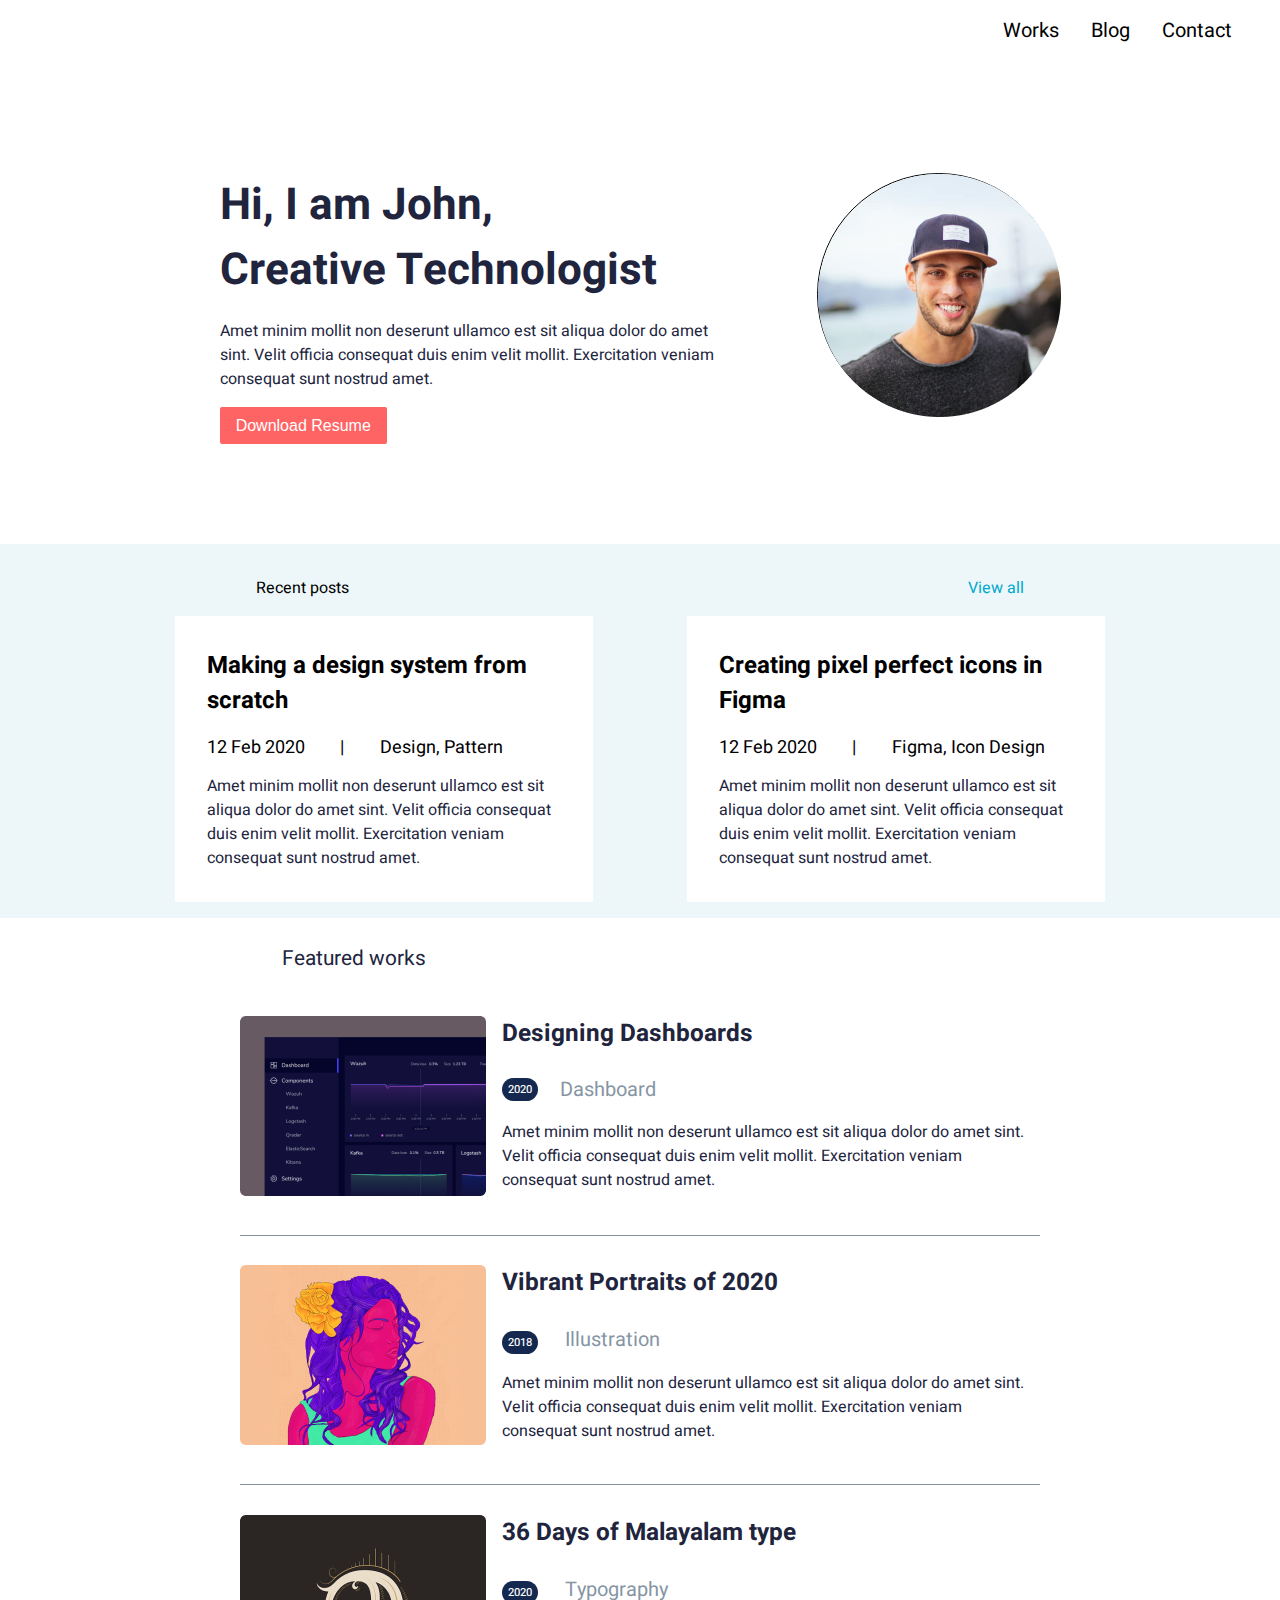
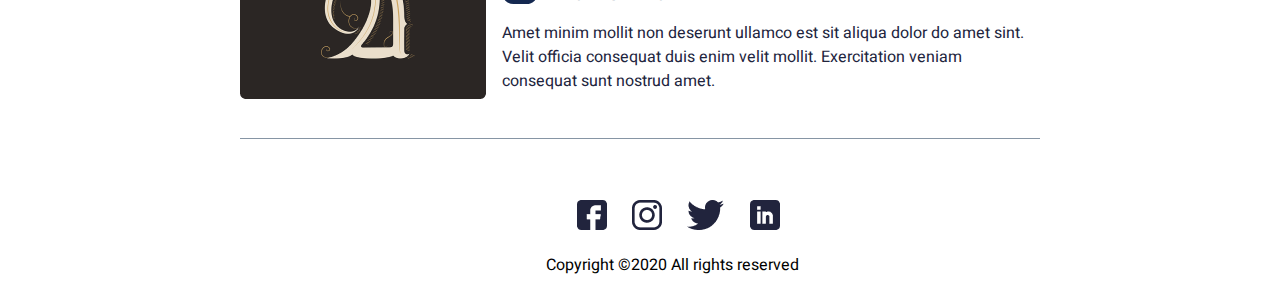
==== index.html @ 40753599 "Portfolio-design" ====
<!DOCTYPE html>
<html lang="en">
  <head>
    <meta charset="UTF-8" />
    <meta http-equiv="X-UA-Compatible" content="IE=edge" />
    <meta name="viewport" content="width=device-width, initial-scale=1.0" />
    <title>Porfolio UI</title>
    <link rel="stylesheet" href="style.css" />
    <!-- Font family -->
    <link rel="preconnect" href="https://fonts.googleapis.com" />
    <link rel="preconnect" href="https://fonts.gstatic.com" crossorigin />
    <link
      href="https://fonts.googleapis.com/css2?family=Heebo:wght@100;200;300;400;500&display=swap"
      rel="stylesheet"
    />
  </head>
  <body>
    <!-- Navbar section -->
    <header>
      <ul>
        <li><a href="#Works">Works</a></li>
        <li><a href="#Blog">Blog</a></li>
        <li><a href="#Contact">Contact</a></li>
      </ul>
      <div class="toggle">
            <img src="./images/menu.svg" alt="" class="toggle-btn">
      </div>
    </header>

    <!-- Hero section -->
    <div class="hero-section">
      <div class="textWrapper">
        <h1>
          Hi, I am John, <br />
          Creative Technologist
        </h1>
        <p>
          Amet minim mollit non deserunt ullamco est sit aliqua dolor do amet
          sint. Velit officia consequat duis enim velit mollit. Exercitation
          veniam consequat sunt nostrud amet.
        </p>
        <button>Download Resume</button>
      </div>

      <div class="profile-img">
        <img src="./images/profile.png" alt="" />
      </div>
    </div>

    <!-- Recent Post Section -->
    <section class="post-container">
      <div class="recentPostAndview">
        <p>Recent posts</p>
        <a href="#">View all</a>
      </div>
      <div class="posts">
        <div class="post">
          <h2>Making a design system from scratch</h2>
          <div class="dataAndTech">
            <span>12 Feb 2020</span> | <span>Design, Pattern</span>
          </div>
          <p>
            Amet minim mollit non deserunt ullamco est sit aliqua dolor do amet
            sint. Velit officia consequat duis enim velit mollit. Exercitation
            veniam consequat sunt nostrud amet.
          </p>
        </div>

        <div class="post">
          <h2>Creating pixel perfect icons in Figma</h2>
          <div class="dataAndTech">
            <span class="date">12 Feb 2020</span> |
            <span class="tech">Figma, Icon Design</span>
          </div>
          <p>
            Amet minim mollit non deserunt ullamco est sit aliqua dolor do amet
            sint. Velit officia consequat duis enim velit mollit. Exercitation
            veniam consequat sunt nostrud amet.
          </p>
        </div>
      </div>
    </section>

    <!-- Featured works -->
    <div class="FeaturedWorks" id="Works">
      <p class="featuredHeading">Featured works</p>

      <div class="works">
        <div class="work">
          <div class="work-img">
            <img src="./images/image1.png" alt="" />
          </div>
          <div class="featuredText">
            <h3>Designing Dashboards</h3>
            <div class="yearAndType">
                <span class="year">2020</span> <span>Dashboard</span>
            </div>
            <p>
              Amet minim mollit non deserunt ullamco est sit aliqua dolor do
              amet sint. Velit officia consequat duis enim velit mollit.
              Exercitation veniam consequat sunt nostrud amet.
            </p>
          </div>
        </div>

         <div class="work">
            <div class="work-img">
              <img src="./images/image2.png" alt="" />
            </div>
            <div class="featuredText">
              <h3>Vibrant Portraits of 2020</h3>
              <div><span class="year">2018</span> <span>Illustration</span></div>
              <p>
                Amet minim mollit non deserunt ullamco est sit aliqua dolor do
                amet sint. Velit officia consequat duis enim velit mollit.
                Exercitation veniam consequat sunt nostrud amet.
              </p>
            </div>
          </div> 

         <div class="work">
            <div class="work-img">
              <img src="./images/image3.png" alt="" />
            </div>
            <div class="featuredText">
              <h3>36 Days of Malayalam type</h3>
              <div><span class="year">2020</span> <span>Typography</span></div>
              <p>
                Amet minim mollit non deserunt ullamco est sit aliqua dolor do
                amet sint. Velit officia consequat duis enim velit mollit.
                Exercitation veniam consequat sunt nostrud amet.
              </p>
            </div>
          </div>
      </div>
    </div>

    <!-- Footer -->
    <footer>
        <ul class="social-media">
            <li><a href=""><img src="./images/fb.png" alt=""></a></li>
            <li><a href=""><img src="./images/insta.png" alt=""></a></li>
            <li><a href=""><img src="./images/twitter.png" alt=""></a></li>
            <li><a href=""><img src="./images/Linkedin.png" alt=""></a></li>
        </ul>

        <span class="copyright">Copyright ©2020 All rights reserved</span>
    </footer>
  </body>
</html>
---- style.css ----
* {
  margin: 0;
  padding: 0;
  box-sizing: border-box;
}
body {
  width: 100vw;
  height: 100%;
  font-family: "Heebo", sans-serif;
  font-size: 16px;
  background: #fff;
}
li {
  list-style-type: none;
}
a {
  text-decoration: none;
}
header {
  margin: 1rem;
}
header ul {
  display: flex;
  justify-content: flex-end;
}
header ul li a {
  margin-right: 2rem;
  color: #000;
  font-size: 1.25rem;
  font-style: normal;
  font-weight: 400;
  line-height: normal;
}
.toggle{
    display: none;
}
/* hero-section */

.hero-section {
  /* border: 1px solid black; */
  display: flex;
  justify-content: space-evenly;
  margin: 6rem;
  padding: 2rem;
}

.textWrapper {
  width: 31.625rem;
  height: 6.5625rem;
  color: #21243d;
}
.textWrapper h1 {
  font-size: 2.75rem;
}
.textWrapper p {
  font-size: 1rem;
  font-weight: 400;
  margin-top: 1rem;
}
.textWrapper button {
  border-radius: 0.125rem;
  background: rgba(255, 100, 100, 1);
  color: #fff;
  font-size: 1rem;
  font-weight: 400;
  padding: 0.6rem 1rem;
  border: none;
  margin-top: 1rem;
}
.profile-img {
  border: 1px solid black;
  width: 15.1875rem;
  height: 15.1875rem;
  border-radius: 15.1875rem;
}

/* Recent Post */
.post-container {
  padding: 1rem 8rem;
  background: rgba(237, 247, 250, 1);
}
.recentPostAndview {
  display: flex;
  justify-content: space-between;
  padding: 1rem 8rem;
}
.recentPostAndview a {
  color: #00a8cc;
}
.posts {
  display: flex;
  justify-content: space-around;
}
.post {
  width: 26.125rem;
  background: #fff;
  padding: 2rem;
}
.post h2 {
  margin-bottom: 1rem;
}
.dataAndTech {
  display: flex;
  justify-content: flex-start;
  gap: 10%;
  margin-bottom: 0.8rem;
  font-weight: 400;
  font-size: 1.125rem;
}
.post p {
  color: #21243d;
  font-size: 1rem;
  font-weight: 400;
}
/* Featured Works */
.FeaturedWorks {
  color: #21243d;
  font-size: 1.3rem;
  font-weight: 400;
}
.FeaturedWorks .featuredHeading {
  margin-left: 22%;
  margin-top: 2%;
  margin-bottom: 2%;
  font-size: 1.3rem;

}
.FeaturedWorks p {
  margin-top: 1rem;
  color: #21243d;
  font-size: 1rem;
  font-weight: 400;
}
.works {
  display: flex;
  flex-direction: column;
  align-items: center;
  padding: 1rem 9rem;
}
.work {
  display: flex;
  gap: 2%;
  width: 50rem;
  padding-bottom: 3%;
  margin-bottom: 3%;
  border-bottom: 1px solid #8695A4;
}

.featuredText .year {
  border-radius: 1rem;
  background: #142850;
  color: #fff;
  font-size: 0.7rem;
  padding: 3px 6px;
  font-weight: 500;
}
.yearAndType{
    display: flex;
    align-items: center;
}

.featuredText span:last-of-type{
    margin-left: 4%;
    color: #8695A4;
    font-size: 1.25rem;
}
.featuredText h3{
    margin-bottom: 1.5rem;
}

/* Footer */

footer{
    display: flex;
    justify-content: center;
    align-items: center;
    flex-direction: column;
    padding: 1rem;
}

footer .social-media{
    display: flex;
    gap: 20%;
}

.copyright{
    margin-top: 1rem;
    margin-left: 4rem;
}
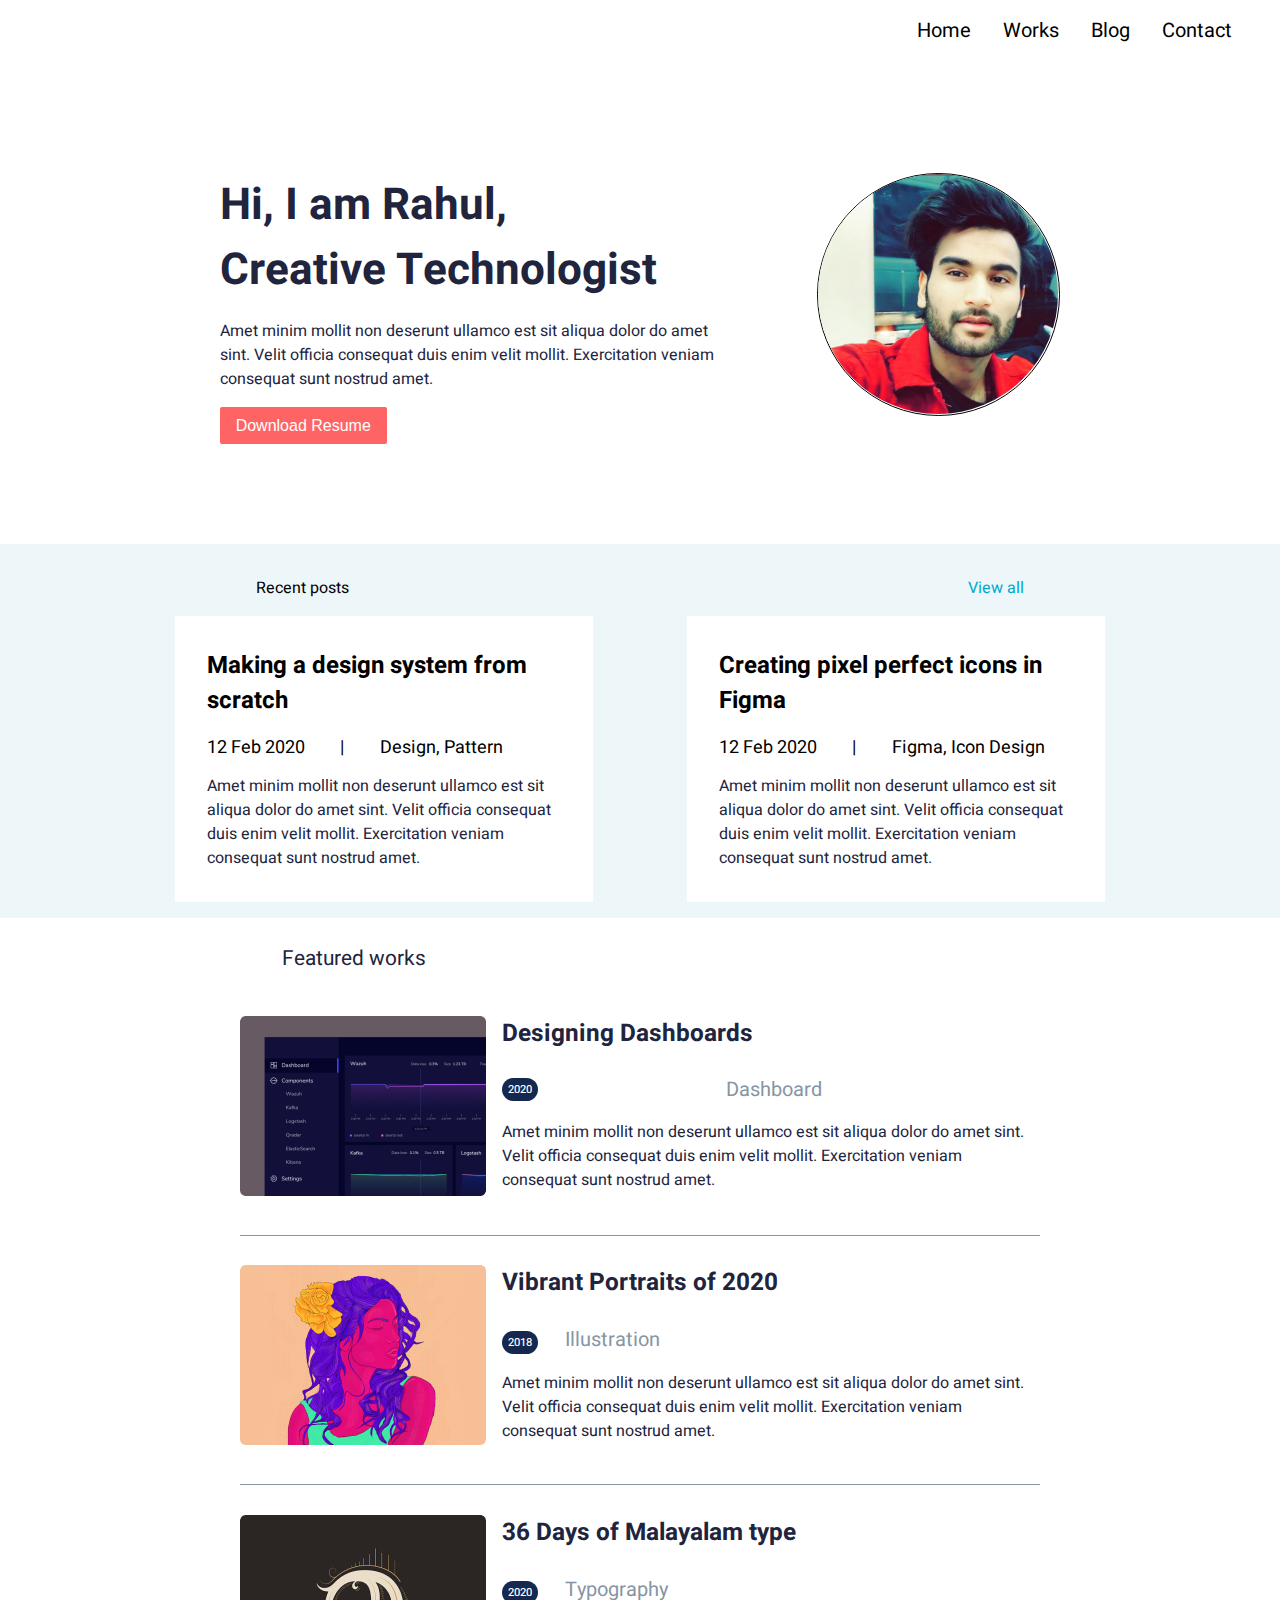
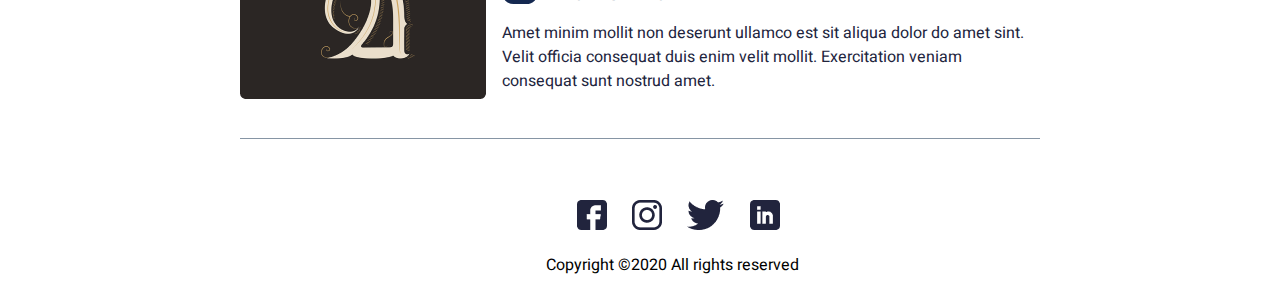
==== commit 016007ba: "update profile" ====
--- a/index.html
+++ b/index.html
@@ -6,21 +6,15 @@
     <meta name="viewport" content="width=device-width, initial-scale=1.0" />
     <title>Porfolio UI</title>
     <link rel="stylesheet" href="style.css" />
-    <!-- Font family -->
-    <link rel="preconnect" href="https://fonts.googleapis.com" />
-    <link rel="preconnect" href="https://fonts.gstatic.com" crossorigin />
-    <link
-      href="https://fonts.googleapis.com/css2?family=Heebo:wght@100;200;300;400;500&display=swap"
-      rel="stylesheet"
-    />
   </head>
   <body>
     <!-- Navbar section -->
     <header>
       <ul>
-        <li><a href="#Works">Works</a></li>
-        <li><a href="#Blog">Blog</a></li>
-        <li><a href="#Contact">Contact</a></li>
+        <li><a href="index.html">Home</a></li>
+        <li><a href="./Works.html">Works</a></li>
+        <li><a href="./Blog.html">Blog</a></li>
+        <li><a href="./contact.html">Contact</a></li>
       </ul>
       <div class="toggle">
             <img src="./images/menu.svg" alt="" class="toggle-btn">
@@ -31,7 +25,7 @@
     <div class="hero-section">
       <div class="textWrapper">
         <h1>
-          Hi, I am John, <br />
+          Hi, I am Rahul, <br />
           Creative Technologist
         </h1>
         <p>
@@ -43,7 +37,7 @@
       </div>
 
       <div class="profile-img">
-        <img src="./images/profile.png" alt="" />
+        <img src="./images/raahul.jpg" alt="" />
       </div>
     </div>
 
--- a/style.css
+++ b/style.css
@@ -1,3 +1,5 @@
+@import url("https://fonts.googleapis.com/css2?family=Heebo:wght@100;200;300;400;500&display=swap");
+
 * {
   margin: 0;
   padding: 0;
@@ -31,8 +33,8 @@
   font-weight: 400;
   line-height: normal;
 }
-.toggle{
-    display: none;
+.toggle {
+  display: none;
 }
 /* hero-section */
 
@@ -73,6 +75,10 @@
   height: 15.1875rem;
   border-radius: 15.1875rem;
 }
+.profile-img img{
+  width: 15rem;
+  border-radius: 50%;
+}
 
 /* Recent Post */
 .post-container {
@@ -123,7 +129,6 @@
   margin-top: 2%;
   margin-bottom: 2%;
   font-size: 1.3rem;
-
 }
 .FeaturedWorks p {
   margin-top: 1rem;
@@ -143,7 +148,7 @@
   width: 50rem;
   padding-bottom: 3%;
   margin-bottom: 3%;
-  border-bottom: 1px solid #8695A4;
+  border-bottom: 1px solid #8695a4;
 }
 
 .featuredText .year {
@@ -154,36 +159,152 @@
   padding: 3px 6px;
   font-weight: 500;
 }
-.yearAndType{
-    display: flex;
-    align-items: center;
-}
-
-.featuredText span:last-of-type{
-    margin-left: 4%;
-    color: #8695A4;
-    font-size: 1.25rem;
-}
-.featuredText h3{
-    margin-bottom: 1.5rem;
+.yearAndType {
+  display: flex;
+  align-items: center;
+}
+
+.featuredText span:last-of-type {
+  margin-left: 4%;
+  color: #8695a4;
+  font-size: 1.25rem;
+}
+.featuredText h3 {
+  margin-bottom: 1.5rem;
 }
 
 /* Footer */
 
-footer{
-    display: flex;
-    justify-content: center;
-    align-items: center;
-    flex-direction: column;
-    padding: 1rem;
-}
-
-footer .social-media{
-    display: flex;
-    gap: 20%;
-}
-
-.copyright{
-    margin-top: 1rem;
-    margin-left: 4rem;
-}
+footer {
+  display: flex;
+  justify-content: center;
+  align-items: center;
+  flex-direction: column;
+  padding: 1rem;
+}
+
+footer .social-media {
+  display: flex;
+  gap: 20%;
+}
+
+.copyright {
+  margin-top: 1rem;
+  margin-left: 4rem;
+}
+
+/* Works Page CSS */
+.works-container {
+  display: flex;
+  flex-direction: column;
+  width: 42rem;
+  margin: 6rem auto;
+  color: #21243d;
+}
+.works-container h1 {
+  width: 31rem;
+  font-size: 2.125rem;
+  font-weight: 700;
+}
+
+.works-container span {
+  width: 3rem;
+  border-radius: 1rem;
+  background: #ff7c7c;
+  color: #fff;
+  font-size: 1rem;
+  font-weight: 900;
+  text-align: center;
+}
+.yearAndFeature {
+  margin-top: 1rem;
+  display: flex;
+  gap: 3%;
+}
+.paragraph1 {
+  margin-top: 1rem;
+}
+.works-container img:nth-of-type(1) {
+  margin-top: 1rem;
+}
+.heading1 {
+  margin-top: 3rem;
+}
+
+.heading2 {
+  margin-top: 1rem;
+}
+
+.paragraph2 {
+  margin-top: 1rem;
+}
+.works-container img:nth-of-type(2) {
+  margin-top: 1rem;
+}
+.works-container img:nth-of-type(3) {
+  margin-top: 1rem;
+}
+
+/* blog container */
+.blog-container {
+  width: 40rem;
+  margin: auto;
+  margin-top: 4rem;
+  display: flex;
+  flex-direction: column;
+}
+
+.blog {
+  margin-top: 3rem;
+}
+
+.blog-container h1 {
+  margin-top: 4rem;
+  color: #21243d;
+  font-size: 2.75rem;
+  font-weight: 700;
+}
+
+.blog h3 {
+  color: #21243d;
+  font-size: 1.875rem;
+  font-weight: 500;
+}
+.yearAndType {
+  width: 20rem;
+  display: flex;
+  justify-content: space-between;
+  font-size: 1.25rem;
+  font-weight: 400;
+}
+.yearAndType span:last-of-type {
+  color: #8695A4;
+}
+
+.blog p{
+  margin-top: 1rem;
+  border-bottom: 1px solid #8695A4;
+  padding-bottom: 5%;
+}
+
+.blog-container .blog4{
+   margin-bottom: 4rem;
+}
+
+.contact-container{
+  width: 100vw;
+  height: 100vh;
+  display: flex;
+  flex-direction: column;
+  justify-content: center;
+  align-items: center;
+}
+.contact-container h1{
+  margin-bottom: 2rem;
+}
+.social-media-contact{
+  display: flex;
+  justify-content: center;
+  align-items: center;
+  gap: 40%;
+}